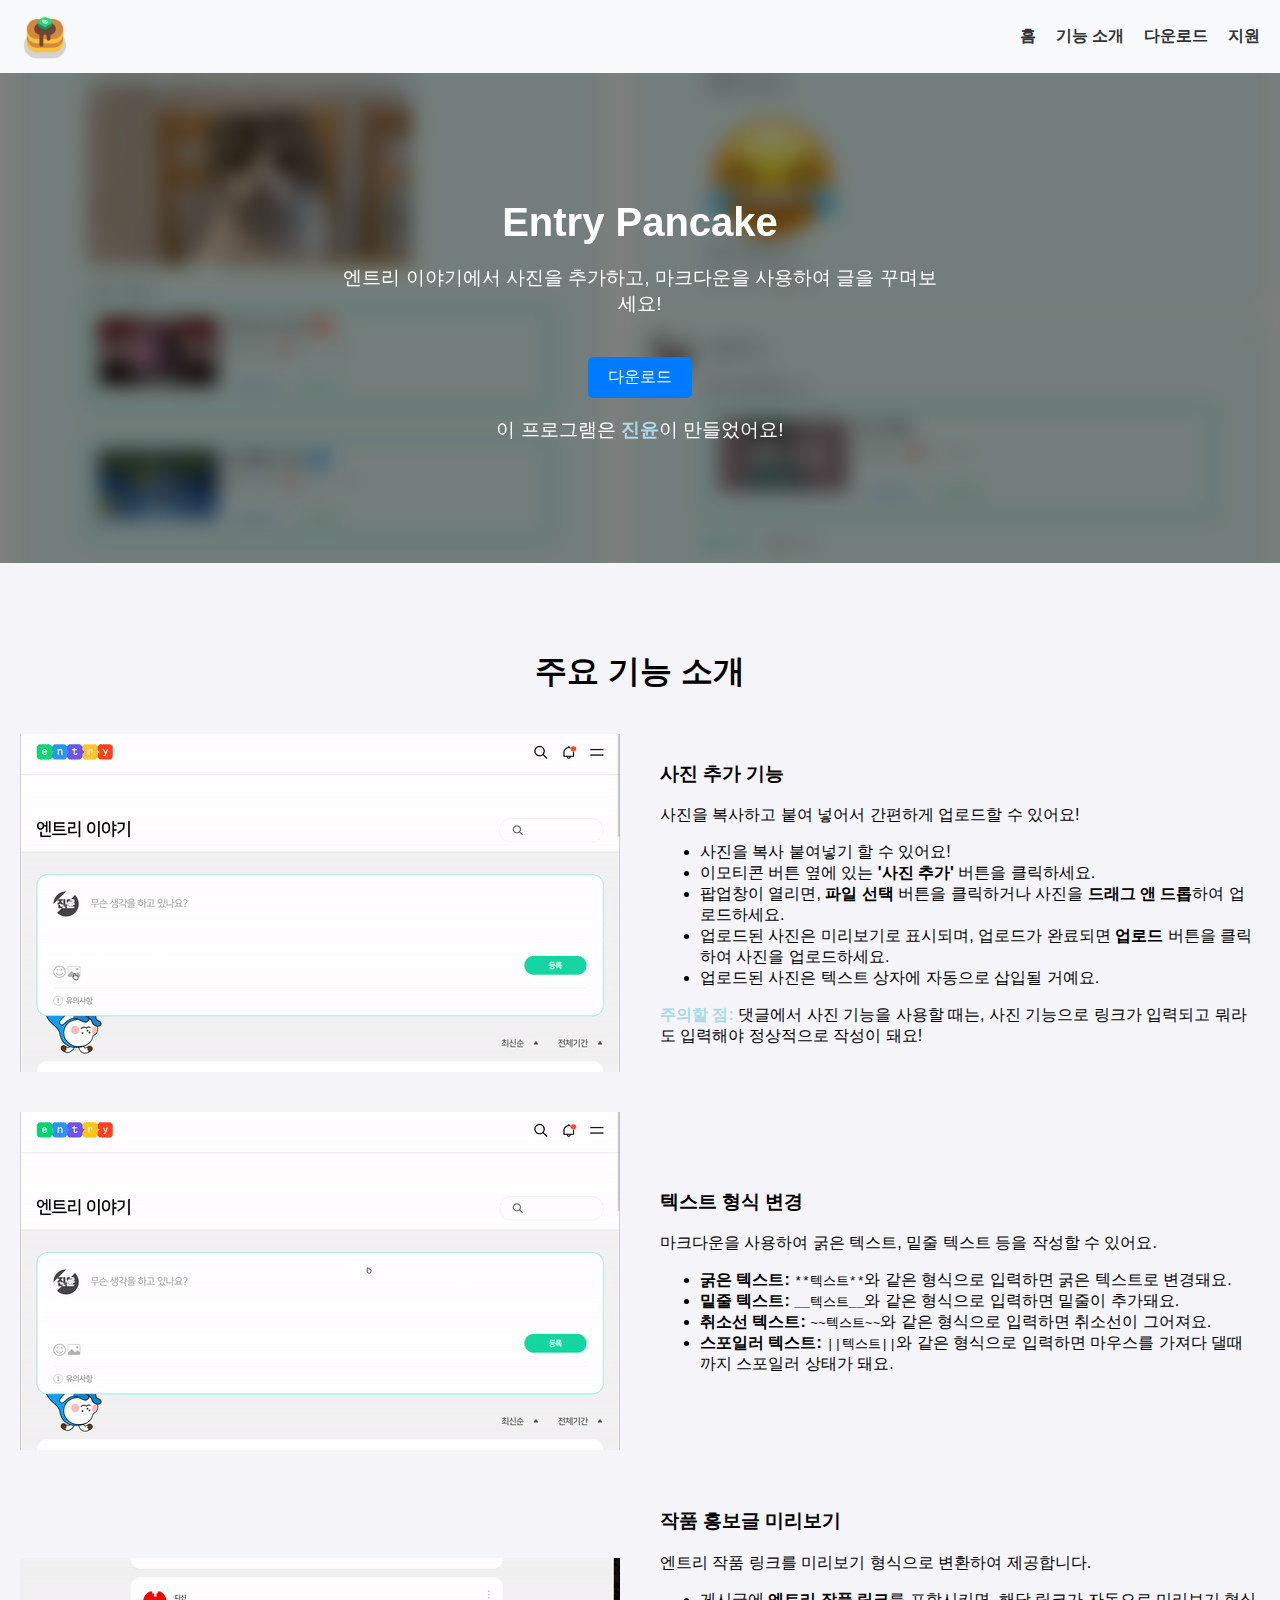
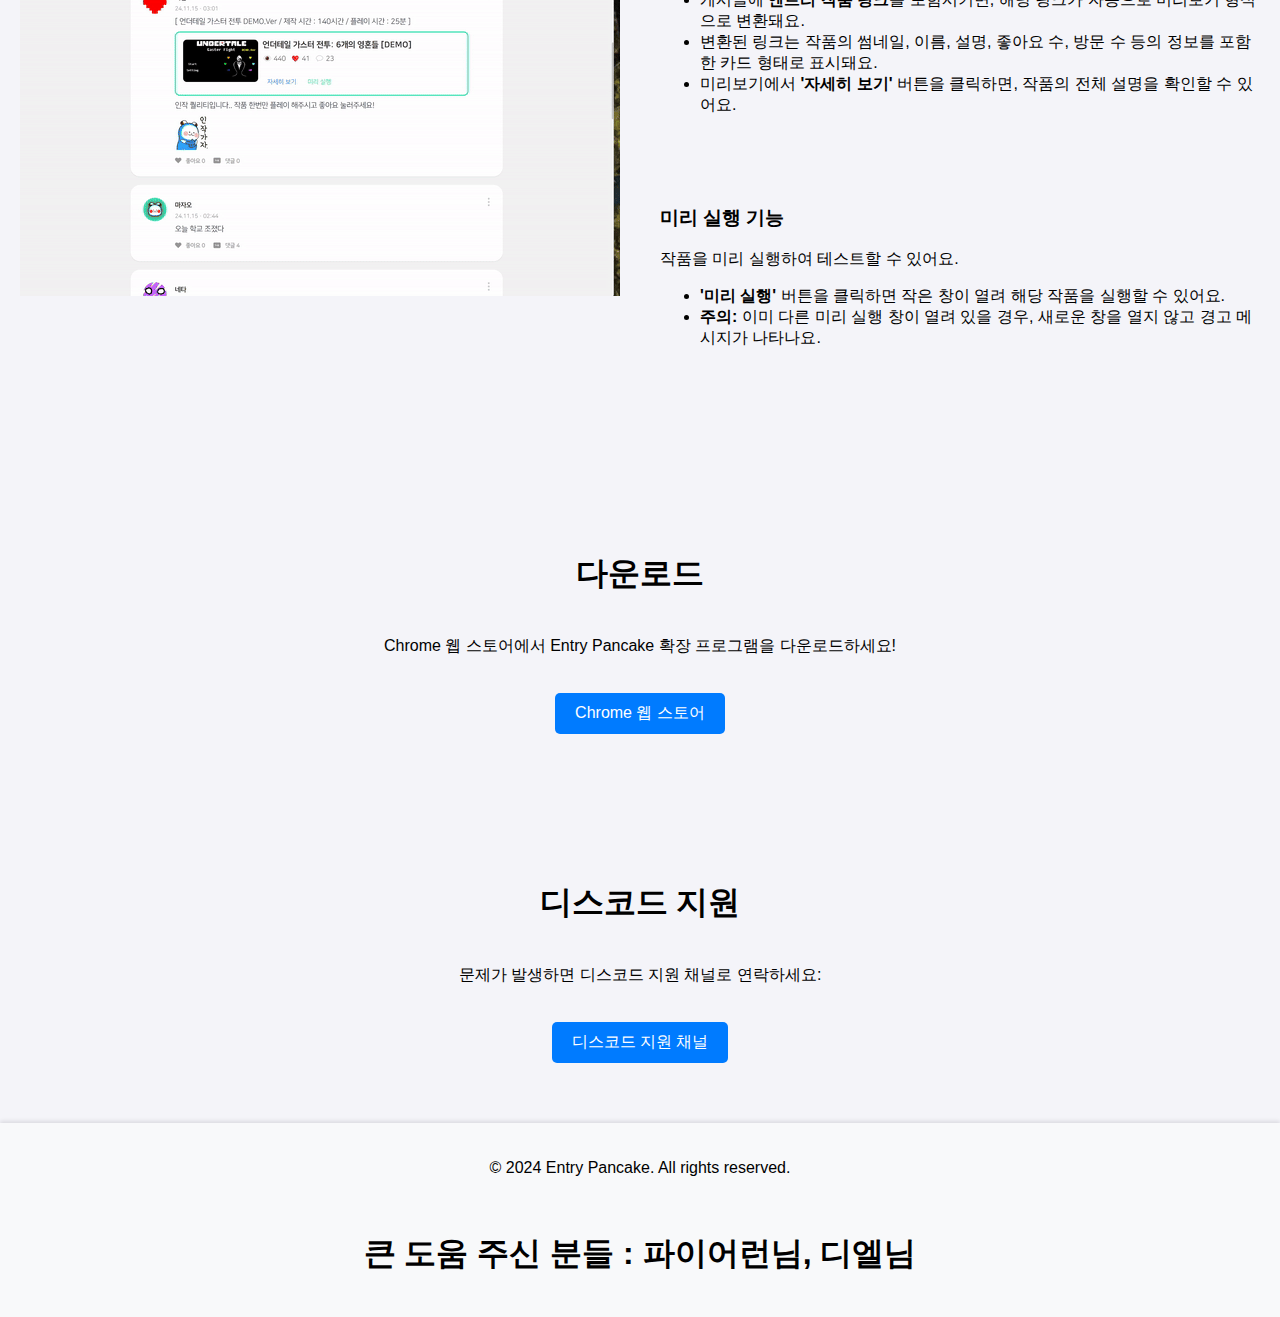
==== index.html @ 7de13ce4 "Add files via upload" ====
<!DOCTYPE html>
<html lang="ko">
<head>
    <meta charset="UTF-8">
    <meta name="viewport" content="width=device-width, initial-scale=1.0">
    <title>Entry Pancake</title>
    <meta name="description" content="Entry Pancake 확장 프로그램의 사용 방법과 기능을 설명하는 페이지입니다. 엔트리 이야기에서 사진 추가, 마크다운, 작품 미리보기 및 미리 실행 기능을 제공합니다.">
    <meta name="keywords" content="Entry Pancake, 확장 프로그램, 엔트리, 사진 추가, 마크다운, 작품 미리보기, 미리 실행">
    <meta name="author" content="진윤">
    <link rel="stylesheet" href="styles.css">
    <link rel="icon" href="entcake.ico" type="image/x-icon">
</head>
<body>
    <header>
        <nav>
            <img src="entcake.png" alt="Entry Pancake 로고" class="logo">
            <ul>
                <li><a href="#home">홈</a></li>
                <li><a href="#features">기능 소개</a></li>
                <li><a href="#download">다운로드</a></li>
                <li><a href="#support">지원</a></li>
            </ul>
        </nav>
    </header>

    <section id="home" class="hero">
        <div class="hero-content">
            <h1>Entry Pancake</h1>
            <p>엔트리 이야기에서 사진을 추가하고, 마크다운을 사용하여 글을 꾸며보세요!</p>
            <a href="#download" class="btn">다운로드</a>
            <p class="creator">이 프로그램은 <strong>진윤</strong>이 만들었어요!</p>
        </div>
    </section>

    <section id="features" class="features">
        <h2>주요 기능 소개</h2>
        <div class="feature-item">
            <img src="1.gif" alt="사진 추가 기능 예시">
            <div class="feature-text">
                <h3>사진 추가 기능</h3>
                <p>사진을 복사하고 붙여 넣어서 간편하게 업로드할 수 있어요!</p>
                <ul>
                    <li>사진을 복사 붙여넣기 할 수 있어요!</li>
                    <li>이모티콘 버튼 옆에 있는 <strong>'사진 추가'</strong> 버튼을 클릭하세요.</li>
                    <li>팝업창이 열리면, <strong>파일 선택</strong> 버튼을 클릭하거나 사진을 <strong>드래그 앤 드롭</strong>하여 업로드하세요.</li>
                    <li>업로드된 사진은 미리보기로 표시되며, 업로드가 완료되면 <strong>업로드</strong> 버튼을 클릭하여 사진을 업로드하세요.</li>
                    <li>업로드된 사진은 텍스트 상자에 자동으로 삽입될 거예요.</li>
                </ul>
                <p><strong>주의할 점:</strong> 댓글에서 사진 기능을 사용할 때는, 사진 기능으로 링크가 입력되고 뭐라도 입력해야 정상적으로 작성이 돼요!</p>
            </div>
        </div>
        <div class="feature-item">
            <img src="2.gif" alt="마크다운 기능 예시">
            <div class="feature-text">
                <h3>텍스트 형식 변경</h3>
                <p>마크다운을 사용하여 굵은 텍스트, 밑줄 텍스트 등을 작성할 수 있어요.</p>
                <ul>
                    <li><strong>굵은 텍스트:</strong> <code>**텍스트**</code>와 같은 형식으로 입력하면 굵은 텍스트로 변경돼요.</li>
                    <li><strong>밑줄 텍스트:</strong> <code>__텍스트__</code>와 같은 형식으로 입력하면 밑줄이 추가돼요.</li>
                    <li><strong>취소선 텍스트:</strong> <code>~~텍스트~~</code>와 같은 형식으로 입력하면 취소선이 그어져요.</li>
                    <li><strong>스포일러 텍스트:</strong> <code>||텍스트||</code>와 같은 형식으로 입력하면 마우스를 가져다 댈때 까지 스포일러 상태가 돼요.</li>
                </ul>
            </div>
        </div>
        <div class="feature-item">
            <img src="3.gif" alt="작품 홍보글 미리보기 예시">
            <div class="feature-text">
                <h3>작품 홍보글 미리보기</h3>
                <p>엔트리 작품 링크를 미리보기 형식으로 변환하여 제공합니다.</p>
                <ul>
                    <li>게시글에 <strong>엔트리 작품 링크</strong>를 포함시키면, 해당 링크가 자동으로 미리보기 형식으로 변환돼요.</li>
                    <li>변환된 링크는 작품의 썸네일, 이름, 설명, 좋아요 수, 방문 수 등의 정보를 포함한 카드 형태로 표시돼요.</li>
                    <li>미리보기에서 <strong>'자세히 보기'</strong> 버튼을 클릭하면, 작품의 전체 설명을 확인할 수 있어요.</li>
                </ul>
                <br><br><br>
            <div class="feature-text">
                <h3>미리 실행 기능</h3>
                <p>작품을 미리 실행하여 테스트할 수 있어요.</p>
                <ul>
                    <li><strong>'미리 실행'</strong> 버튼을 클릭하면 작은 창이 열려 해당 작품을 실행할 수 있어요.</li>
                    <li><strong>주의:</strong> 이미 다른 미리 실행 창이 열려 있을 경우, 새로운 창을 열지 않고 경고 메시지가 나타나요.</li>
                </ul>
            </div>
        </div>
    </section>

    <section id="download" class="download">
        <h2>다운로드</h2>
        <p>Chrome 웹 스토어에서 Entry Pancake 확장 프로그램을 다운로드하세요!</p>
        <a href="https://chrome.google.com/webstore" class="btn">Chrome 웹 스토어</a>
    </section>

    <section id="support" class="support">
        <h2>디스코드 지원</h2>
        <p>문제가 발생하면 디스코드 지원 채널로 연락하세요:</p>
        <a href="https://discord.com" class="btn">디스코드 지원 채널</a>
    </section>

    <footer>
        <p>&copy; 2024 Entry Pancake. All rights reserved.</p><br><h1>큰 도움 주신 분들 : 파이어런님, 디엘님</h1>
    </footer>

    <script src="script.js"></script>
</body>
</html>
---- styles.css ----
body {
    font-family: Arial, sans-serif;
    margin: 0;
    padding: 0;
    box-sizing: border-box;
    background-color: #f4f4f9;
}

header {
    background: #f8f9fa;
    padding: 10px 20px;
    box-shadow: 0 2px 4px rgba(0, 0, 0, 0.1);
}

nav {
    display: flex;
    justify-content: space-between;
    align-items: center;
}

.logo {
    width: 50px;
}

nav ul {
    list-style: none;
    display: flex;
    gap: 20px;
}

nav ul li {
    margin: 0;
}

nav ul li a {
    text-decoration: none;
    color: #333;
    font-weight: bold;
}

.hero {
    background: url('hero.png') no-repeat center center/cover;
    position: relative;
    text-align: center;
    padding: 100px 20px;
    color: white;
}

.hero::before {
    content: '';
    position: absolute;
    top: 0;
    left: 0;
    width: 100%;
    height: 100%;
    background: rgba(0, 0, 0, 0.5);
    backdrop-filter: blur(10px);
}

.hero-content {
    position: relative;
    max-width: 600px;
    margin: 0 auto;
}

.hero h1 {
    font-size: 2.5em;
    margin-bottom: 20px;
}

.hero p {
    font-size: 1.2em;
    margin-bottom: 20px;
}

.creator {
    font-size: 1.2em;
    
}

.btn {
    background: #007bff;
    color: white;
    padding: 10px 20px;
    text-decoration: none;
    border-radius: 5px;
    transition: background 0.3s;
    display: inline-block;
    margin-top: 20px;
}

.btn:hover {
    background: #0056b3;
}

.features, .download, .support {
    padding: 60px 20px;
    text-align: center;
}

.features h2, .download h2, .support h2 {
    font-size: 2em;
    margin-bottom: 40px;
}

.feature-item {
    display: flex;
    align-items: center;
    margin-bottom: 40px;
    justify-content: center;
}

.feature-item img {
    width: 600px;
    margin-right: 40px;
}

.feature-text {
    text-align: left;
    max-width: 600px;
}

footer {
    background: #f8f9fa;
    padding: 20px;
    text-align: center;
    box-shadow: 0 -2px 4px rgba(0, 0, 0, 0.1);
}

ul {
    text-align: left;
}

p strong {
    color: lightblue;
}
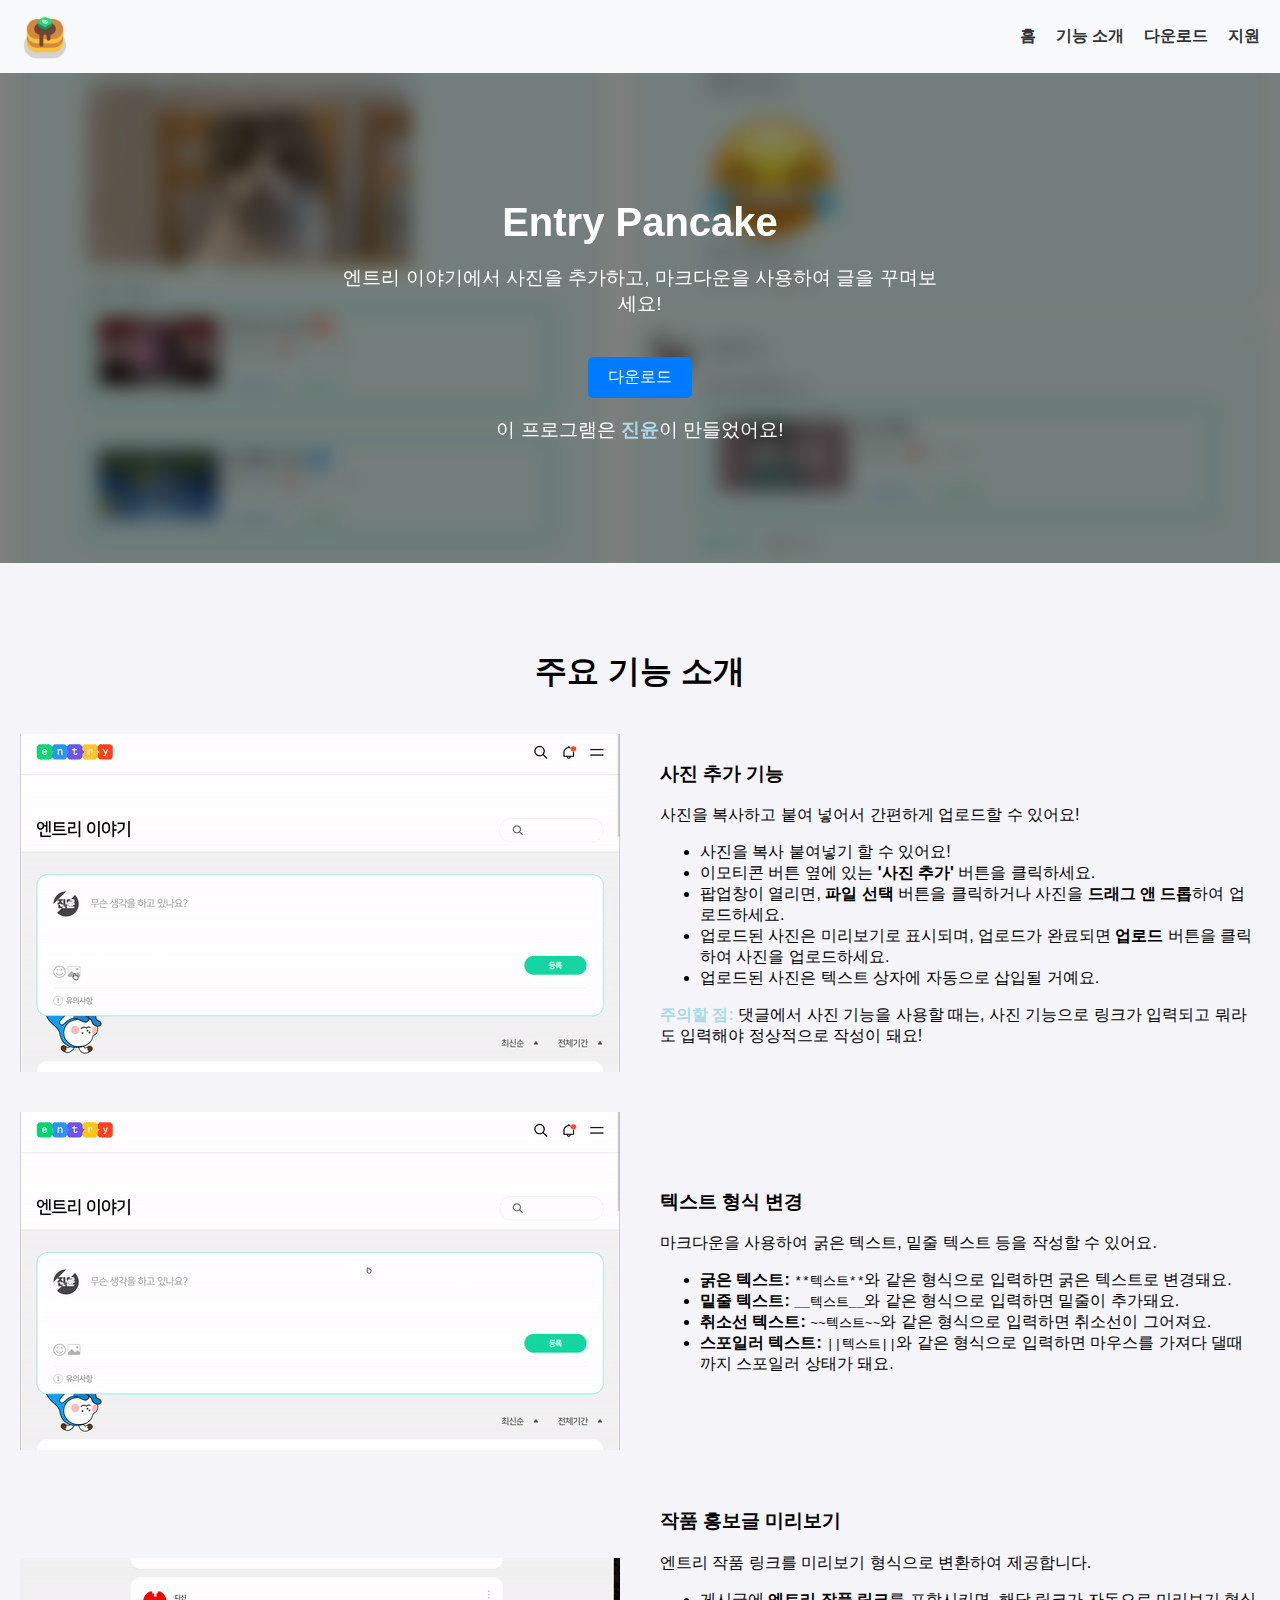
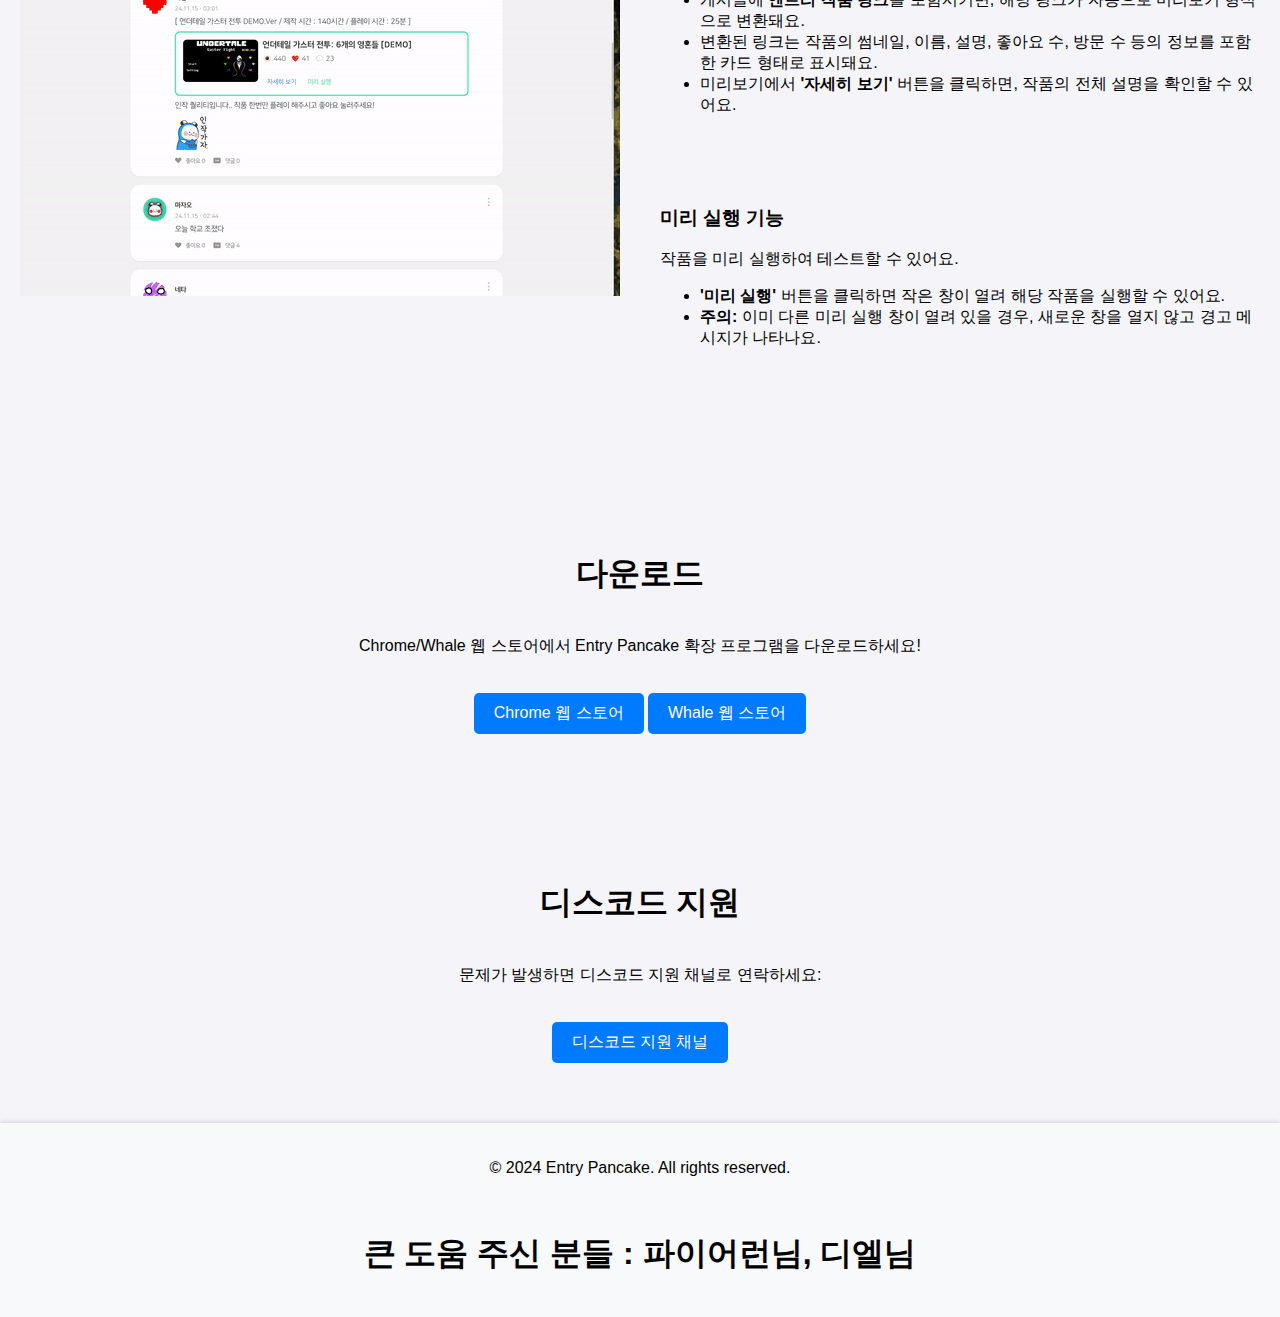
==== commit 86f212d5: "Update index.html" ====
--- a/index.html
+++ b/index.html
@@ -86,8 +86,9 @@
 
     <section id="download" class="download">
         <h2>다운로드</h2>
-        <p>Chrome 웹 스토어에서 Entry Pancake 확장 프로그램을 다운로드하세요!</p>
+        <p>Chrome/Whale 웹 스토어에서 Entry Pancake 확장 프로그램을 다운로드하세요!</p>
         <a href="https://chrome.google.com/webstore" class="btn">Chrome 웹 스토어</a>
+        <a href="https://store.whale.naver.com/detail/oiegnablfkdkpfmlnmahonkiodoeblkj" class="btn">Whale 웹 스토어</a>
     </section>
 
     <section id="support" class="support">
